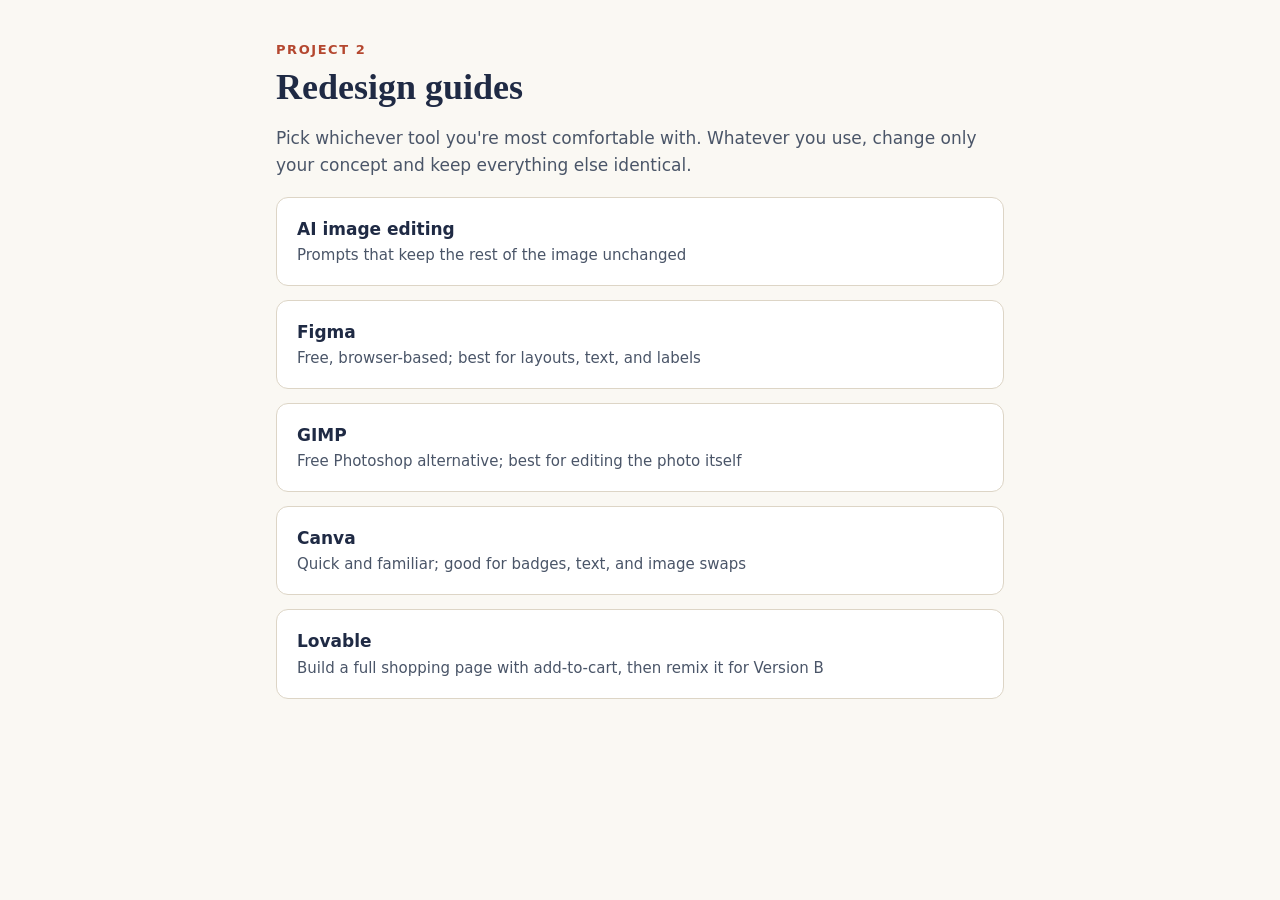
==== index.html @ a979663a "Add files via upload" ====
<!doctype html>
<html lang="en">
<head>
<meta charset="utf-8">
<meta name="viewport" content="width=device-width, initial-scale=1">
<title>Project 2 Redesign Guides</title>
<style>
:root{--bg:#FAF8F3;--card:#FFFFFF;--ink:#1F2A44;--muted:#4A5568;--accent:#B4472F;--line:#DDD5C6}
@media (prefers-color-scheme:dark){:root{--bg:#161B26;--card:#1F2533;--ink:#EEF0F4;--muted:#B7BECB;--accent:#E8876F;--line:#343C4D}}
*{box-sizing:border-box}
body{margin:0;background:var(--bg);color:var(--ink);font:17px/1.6 system-ui,-apple-system,"Segoe UI",Roboto,sans-serif}
main{max-width:760px;margin:0 auto;padding:40px 16px 80px}
.eyebrow{color:var(--accent);font-weight:700;letter-spacing:.12em;text-transform:uppercase;font-size:13px;margin:0}
h1{font-family:Georgia,serif;font-size:36px;line-height:1.15;margin:6px 0 12px}
p{color:var(--muted)}
a.card{display:block;background:var(--card);border:1px solid var(--line);border-radius:12px;padding:18px 20px;margin:14px 0;text-decoration:none;color:var(--ink)}
a.card:hover{border-color:var(--accent)}
a.card span{display:block;color:var(--muted);font-size:15px}
</style>
</head>
<body>
<main>
<p class="eyebrow">Project 2</p>
<h1>Redesign guides</h1>
<p>Pick whichever tool you're most comfortable with. Whatever you use, change only your concept and keep everything else identical.</p>
<a class="card" href="ai/"><b>AI image editing</b><span>Prompts that keep the rest of the image unchanged</span></a>
<a class="card" href="figma/"><b>Figma</b><span>Free, browser-based; best for layouts, text, and labels</span></a>
<a class="card" href="gimp/"><b>GIMP</b><span>Free Photoshop alternative; best for editing the photo itself</span></a>
<a class="card" href="canva/"><b>Canva</b><span>Quick and familiar; good for badges, text, and image swaps</span></a>
<a class="card" href="lovable/"><b>Lovable</b><span>Build a full shopping page with add-to-cart, then remix it for Version B</span></a>
</main>
</body>
</html>
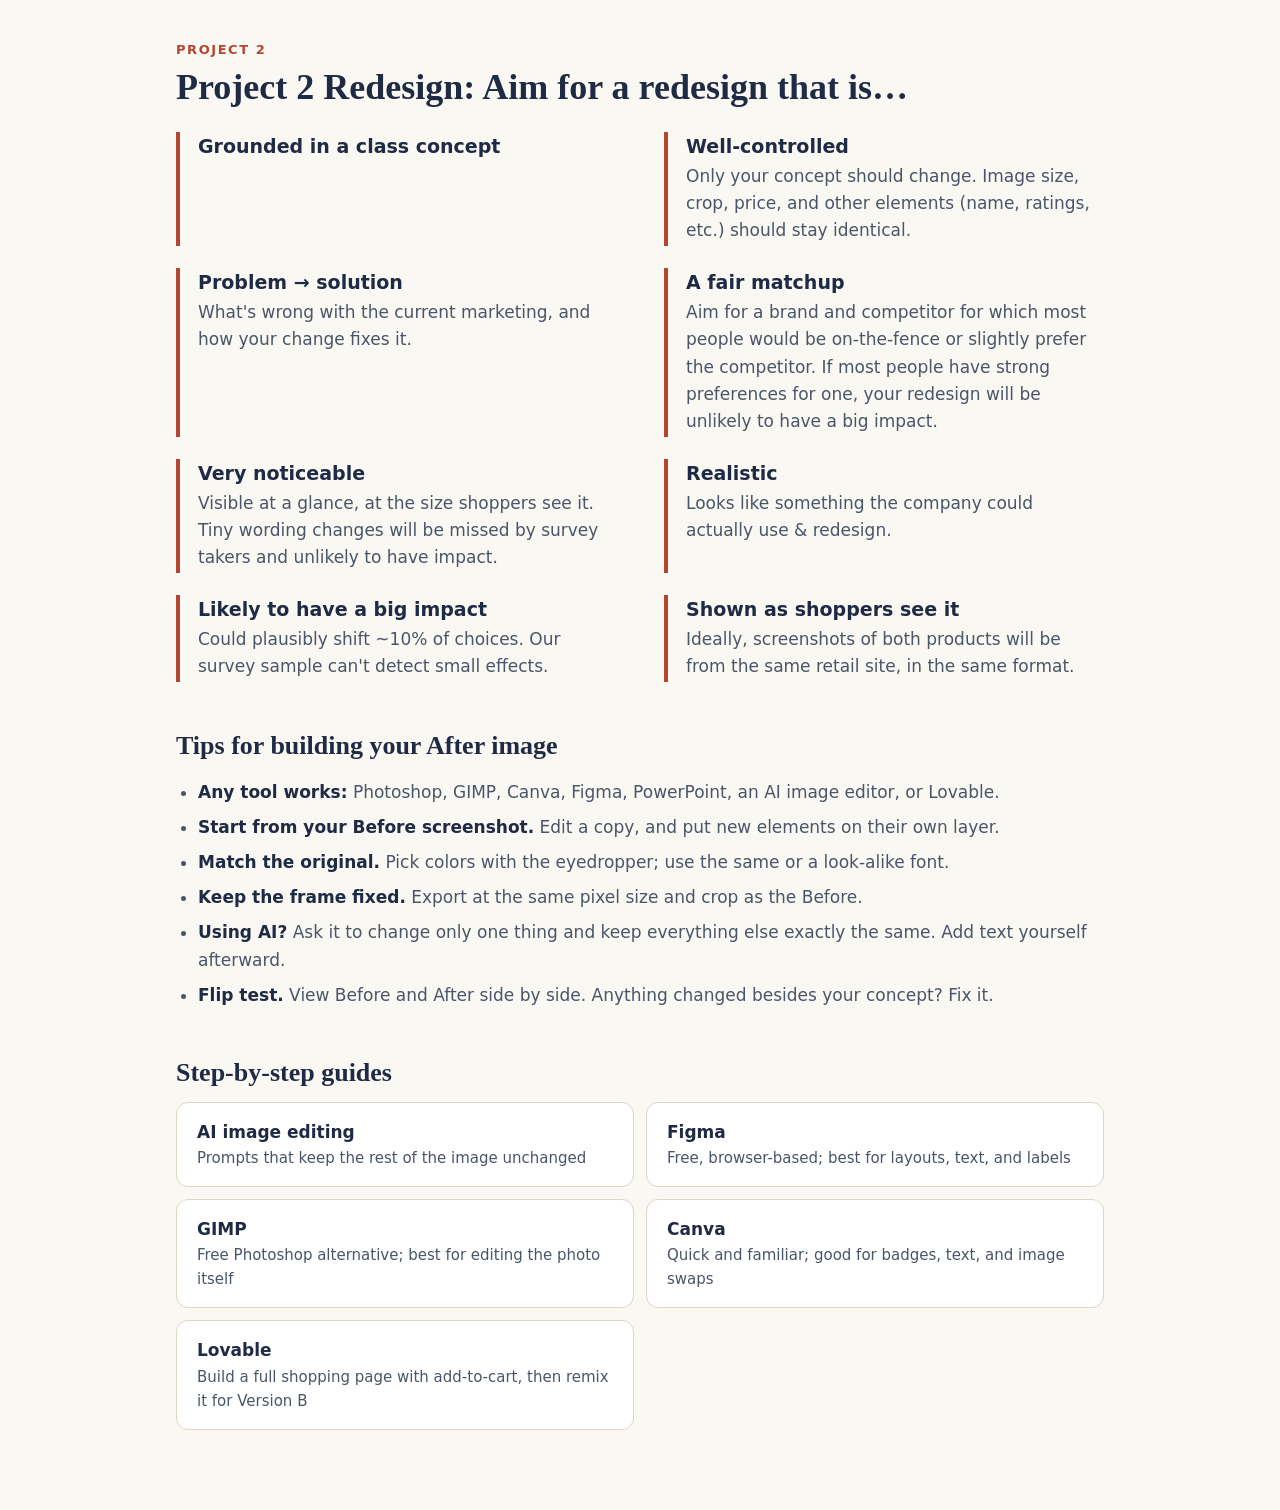
==== commit 07f84e5d: "Added and integrating what to aim for" ====
--- a/index.html
+++ b/index.html
@@ -9,11 +9,22 @@
 @media (prefers-color-scheme:dark){:root{--bg:#161B26;--card:#1F2533;--ink:#EEF0F4;--muted:#B7BECB;--accent:#E8876F;--line:#343C4D}}
 *{box-sizing:border-box}
 body{margin:0;background:var(--bg);color:var(--ink);font:17px/1.6 system-ui,-apple-system,"Segoe UI",Roboto,sans-serif}
-main{max-width:760px;margin:0 auto;padding:40px 16px 80px}
+main{max-width:960px;margin:0 auto;padding:40px 16px 80px}
 .eyebrow{color:var(--accent);font-weight:700;letter-spacing:.12em;text-transform:uppercase;font-size:13px;margin:0}
-h1{font-family:Georgia,serif;font-size:36px;line-height:1.15;margin:6px 0 12px}
-p{color:var(--muted)}
-a.card{display:block;background:var(--card);border:1px solid var(--line);border-radius:12px;padding:18px 20px;margin:14px 0;text-decoration:none;color:var(--ink)}
+h1{font-family:Georgia,serif;font-size:36px;line-height:1.15;margin:6px 0 24px}
+h2{font-family:Georgia,serif;font-size:26px;line-height:1.2;margin:48px 0 14px}
+p,li{color:var(--muted)}
+b{color:var(--ink)}
+.checklist{list-style:none;padding:0;margin:0;display:grid;grid-template-columns:1fr;gap:22px}
+@media (min-width:720px){.checklist{grid-template-columns:1fr 1fr;grid-template-rows:repeat(4,auto);grid-auto-flow:column;column-gap:48px}}
+.checklist li{border-left:4px solid var(--accent);padding:2px 0 2px 18px;margin:0}
+.checklist h3{font-size:19px;line-height:1.3;margin:0 0 4px;color:var(--ink)}
+.checklist p{margin:0}
+.tips{padding-left:22px}
+.tips li{margin:8px 0}
+.guides{display:grid;grid-template-columns:1fr;gap:12px}
+@media (min-width:720px){.guides{grid-template-columns:1fr 1fr}}
+a.card{display:block;background:var(--card);border:1px solid var(--line);border-radius:12px;padding:16px 20px;text-decoration:none;color:var(--ink)}
 a.card:hover{border-color:var(--accent)}
 a.card span{display:block;color:var(--muted);font-size:15px}
 </style>
@@ -21,13 +32,37 @@
 <body>
 <main>
 <p class="eyebrow">Project 2</p>
-<h1>Redesign guides</h1>
-<p>Pick whichever tool you're most comfortable with. Whatever you use, change only your concept and keep everything else identical.</p>
+<h1>Project 2 Redesign: Aim for a redesign that is…</h1>
+
+<ul class="checklist">
+<li><h3>Grounded in a class concept</h3></li>
+<li><h3>Problem → solution</h3><p>What's wrong with the current marketing, and how your change fixes it.</p></li>
+<li><h3>Very noticeable</h3><p>Visible at a glance, at the size shoppers see it. Tiny wording changes will be missed by survey takers and unlikely to have impact.</p></li>
+<li><h3>Likely to have a big impact</h3><p>Could plausibly shift ~10% of choices. Our survey sample can't detect small effects.</p></li>
+<li><h3>Well-controlled</h3><p>Only your concept should change. Image size, crop, price, and other elements (name, ratings, etc.) should stay identical.</p></li>
+<li><h3>A fair matchup</h3><p>Aim for a brand and competitor for which most people would be on-the-fence or slightly prefer the competitor. If most people have strong preferences for one, your redesign will be unlikely to have a big impact.</p></li>
+<li><h3>Realistic</h3><p>Looks like something the company could actually use &amp; redesign.</p></li>
+<li><h3>Shown as shoppers see it</h3><p>Ideally, screenshots of both products will be from the same retail site, in the same format.</p></li>
+</ul>
+
+<h2>Tips for building your After image</h2>
+<ul class="tips">
+<li><b>Any tool works:</b> Photoshop, GIMP, Canva, Figma, PowerPoint, an AI image editor, or Lovable.</li>
+<li><b>Start from your Before screenshot.</b> Edit a copy, and put new elements on their own layer.</li>
+<li><b>Match the original.</b> Pick colors with the eyedropper; use the same or a look-alike font.</li>
+<li><b>Keep the frame fixed.</b> Export at the same pixel size and crop as the Before.</li>
+<li><b>Using AI?</b> Ask it to change only one thing and keep everything else exactly the same. Add text yourself afterward.</li>
+<li><b>Flip test.</b> View Before and After side by side. Anything changed besides your concept? Fix it.</li>
+</ul>
+
+<h2>Step-by-step guides</h2>
+<div class="guides">
 <a class="card" href="ai/"><b>AI image editing</b><span>Prompts that keep the rest of the image unchanged</span></a>
 <a class="card" href="figma/"><b>Figma</b><span>Free, browser-based; best for layouts, text, and labels</span></a>
 <a class="card" href="gimp/"><b>GIMP</b><span>Free Photoshop alternative; best for editing the photo itself</span></a>
 <a class="card" href="canva/"><b>Canva</b><span>Quick and familiar; good for badges, text, and image swaps</span></a>
 <a class="card" href="lovable/"><b>Lovable</b><span>Build a full shopping page with add-to-cart, then remix it for Version B</span></a>
+</div>
 </main>
 </body>
 </html>
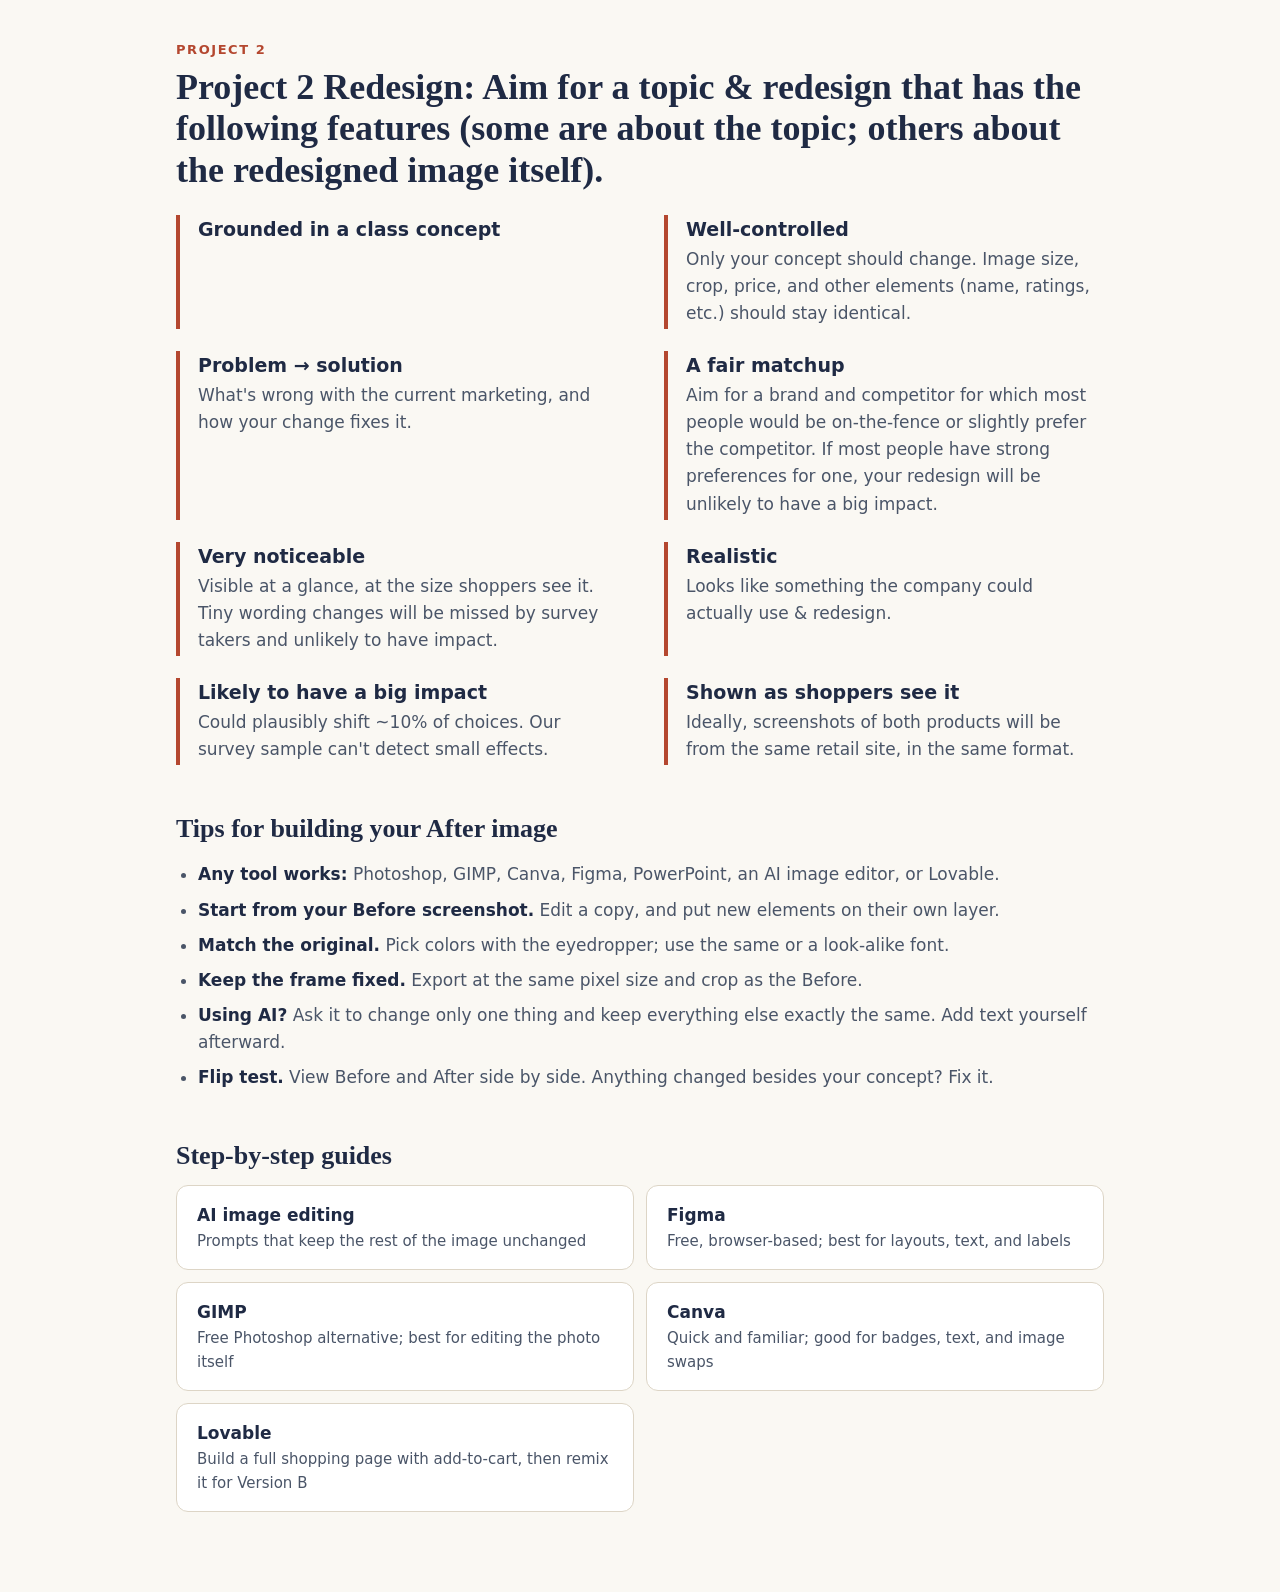
==== commit baeb494b: "Add files via upload" ====
--- a/index.html
+++ b/index.html
@@ -32,7 +32,7 @@
 <body>
 <main>
 <p class="eyebrow">Project 2</p>
-<h1>Project 2 Redesign: Aim for a redesign that is…</h1>
+<h1>Project 2 Redesign: Aim for a topic & redesign that has the following features (some are about the topic; others about the redesigned image itself). </h1>
 
 <ul class="checklist">
 <li><h3>Grounded in a class concept</h3></li>
